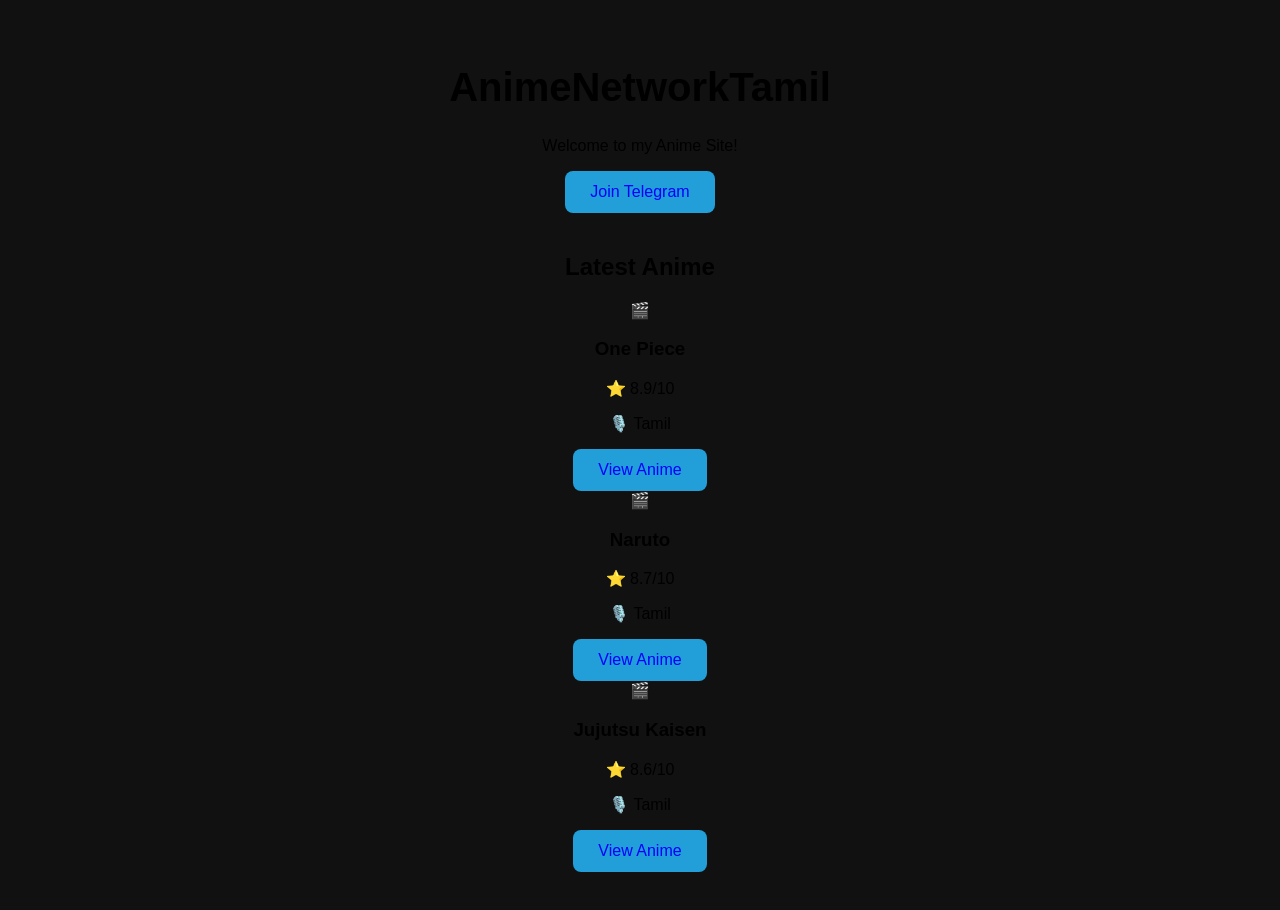
==== index.html @ 033f16f9 "Update index.html" ====
<!DOCTYPE html>
<html>
<script src="script.js"></script>
<head>
    <link rel="stylesheet" href="style.css">
    <title>My First Coding</title>
</head>

<body>

    <h1>AnimeNetworkTamil</h1>

    <p>Welcome to my Anime Site!</p>

    <a href="https://t.me/AnimeNetworkTamil" target="_blank">
    <button>Join Telegram</button>
    </a>
</body>
</html>
<h2>Latest Anime</h2>

<div class="anime-container">

    <div class="anime-card">
        <div class="anime-image">🎬</div>
        <h3>One Piece</h3>
        <p>⭐ 8.9/10</p>
        <p>🎙️ Tamil</p>
        <button>View Anime</button>
    </div>

    <div class="anime-card">
        <div class="anime-image">🎬</div>
        <h3>Naruto</h3>
        <p>⭐ 8.7/10</p>
        <p>🎙️ Tamil</p>
        <button>View Anime</button>
    </div>

    <div class="anime-card">
        <div class="anime-image">🎬</div>
        <h3>Jujutsu Kaisen</h3>
        <p>⭐ 8.6/10</p>
        <p>🎙️ Tamil</p>
        <button>View Anime</button>
    </div>

</div>
---- style.css ----
body {
    background-color: #111;
    color: black;
    font-family: Arial, sans-serif;
    text-align: center;
    padding: 30px;
}

h1 {
    font-size: 40px;
}

h2 {
    margin-top: 40px;
}

p {
    font-size: 16px;
}

button {
    background-color: #229ED9;
    color: blue;
    border: none;
    padding: 12px 25px;
    border-radius: 8px;
    font-size: 16px;
    cursor: pointer;
}
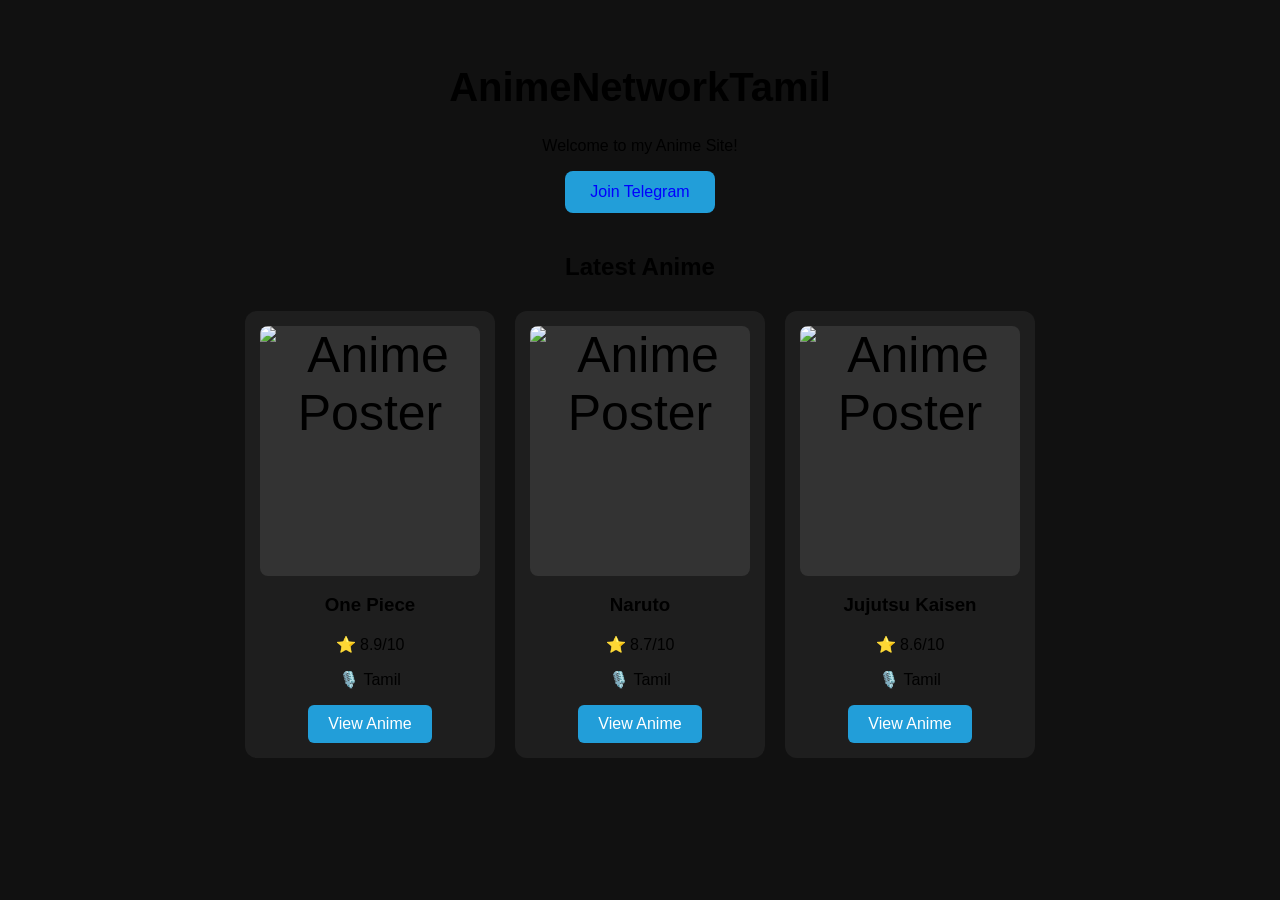
==== commit 69f98f96: "Update index.html" ====
--- a/index.html
+++ b/index.html
@@ -22,7 +22,10 @@
 <div class="anime-container">
 
     <div class="anime-card">
-        <div class="anime-image">🎬</div>
+        <img
+    class="anime-image"
+    src="https://image.tmdb.org/t/p/original/uiIB9ctqZFbfRXXimtpmZb5dusi.jpg"
+    alt="Anime Poster">
         <h3>One Piece</h3>
         <p>⭐ 8.9/10</p>
         <p>🎙️ Tamil</p>
@@ -30,7 +33,10 @@
     </div>
 
     <div class="anime-card">
-        <div class="anime-image">🎬</div>
+        <img
+    class="anime-image"
+    src="https://image.tmdb.org/t/p/original/xppeysfvDKVx775MFuH8Z9BlpMk.jpg"
+    alt="Anime Poster">
         <h3>Naruto</h3>
         <p>⭐ 8.7/10</p>
         <p>🎙️ Tamil</p>
@@ -38,7 +44,10 @@
     </div>
 
     <div class="anime-card">
-        <div class="anime-image">🎬</div>
+        <img
+    class="anime-image"
+    src="https://image.tmdb.org/t/p/original/6qQzMJG27XOJsyAEEIisoJB45j2.jpg"
+    alt="Anime Poster">
         <h3>Jujutsu Kaisen</h3>
         <p>⭐ 8.6/10</p>
         <p>🎙️ Tamil</p>
--- a/style.css
+++ b/style.css
@@ -27,3 +27,36 @@
     font-size: 16px;
     cursor: pointer;
 }
+.anime-container {
+    display: flex;
+    justify-content: center;
+    gap: 20px;
+    flex-wrap: wrap;
+    margin-top: 30px;
+}
+
+.anime-card {
+    background-color: #1e1e1e;
+    width: 220px;
+    padding: 15px;
+    border-radius: 12px;
+    text-align: center;
+}
+
+.anime-image {
+    height: 250px;
+    background-color: #333;
+    border-radius: 8px;
+    display: flex;
+    align-items: center;
+    justify-content: center;
+    font-size: 50px;
+}
+
+.anime-card button {
+    background-color: #229ED9;
+    color: white;
+    border: none;
+    padding: 10px 20px;
+    border-radius: 6px;
+}
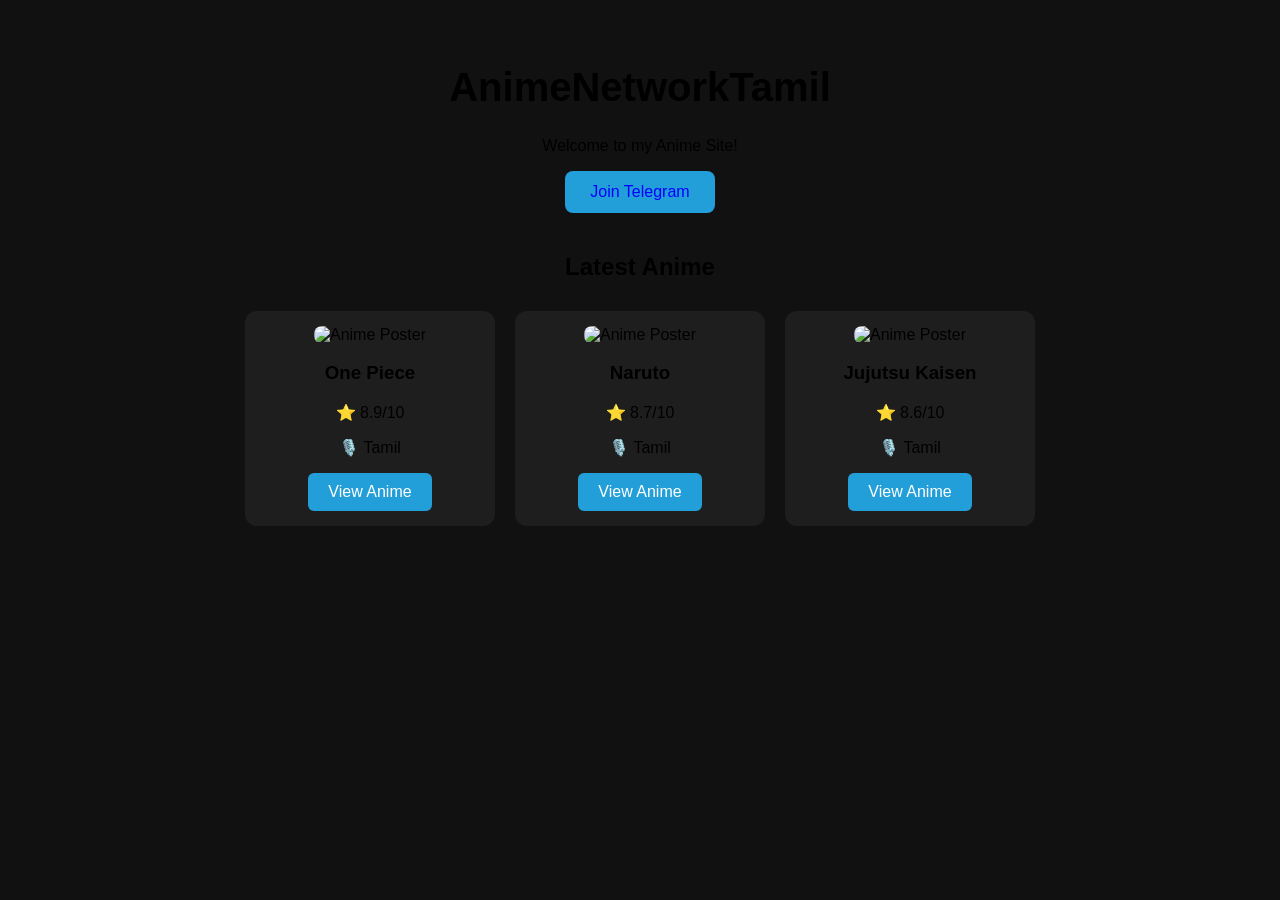
==== commit e2e188cc: "Update index.html" ====
--- a/index.html
+++ b/index.html
@@ -29,7 +29,9 @@
         <h3>One Piece</h3>
         <p>⭐ 8.9/10</p>
         <p>🎙️ Tamil</p>
-        <button>View Anime</button>
+        <a href="anime.html">
+    <button>View Anime</button>
+        </a>
     </div>
 
     <div class="anime-card">
--- a/style.css
+++ b/style.css
@@ -18,6 +18,17 @@
     font-size: 16px;
 }
 
+.anime-details {
+    max-width: 600px;
+    margin: 40px auto;
+    padding: 25px;
+    background-color: #1e1e1e;
+    border-radius: 15px;
+}
+
+.anime-details p {
+    margin: 15px 0;
+}
 button {
     background-color: #229ED9;
     color: blue;
@@ -44,13 +55,10 @@
 }
 
 .anime-image {
-    height: 250px;
-    background-color: #333;
+    width: 100%;
+    height: 300px;
+    object-fit: cover;
     border-radius: 8px;
-    display: flex;
-    align-items: center;
-    justify-content: center;
-    font-size: 50px;
 }
 
 .anime-card button {
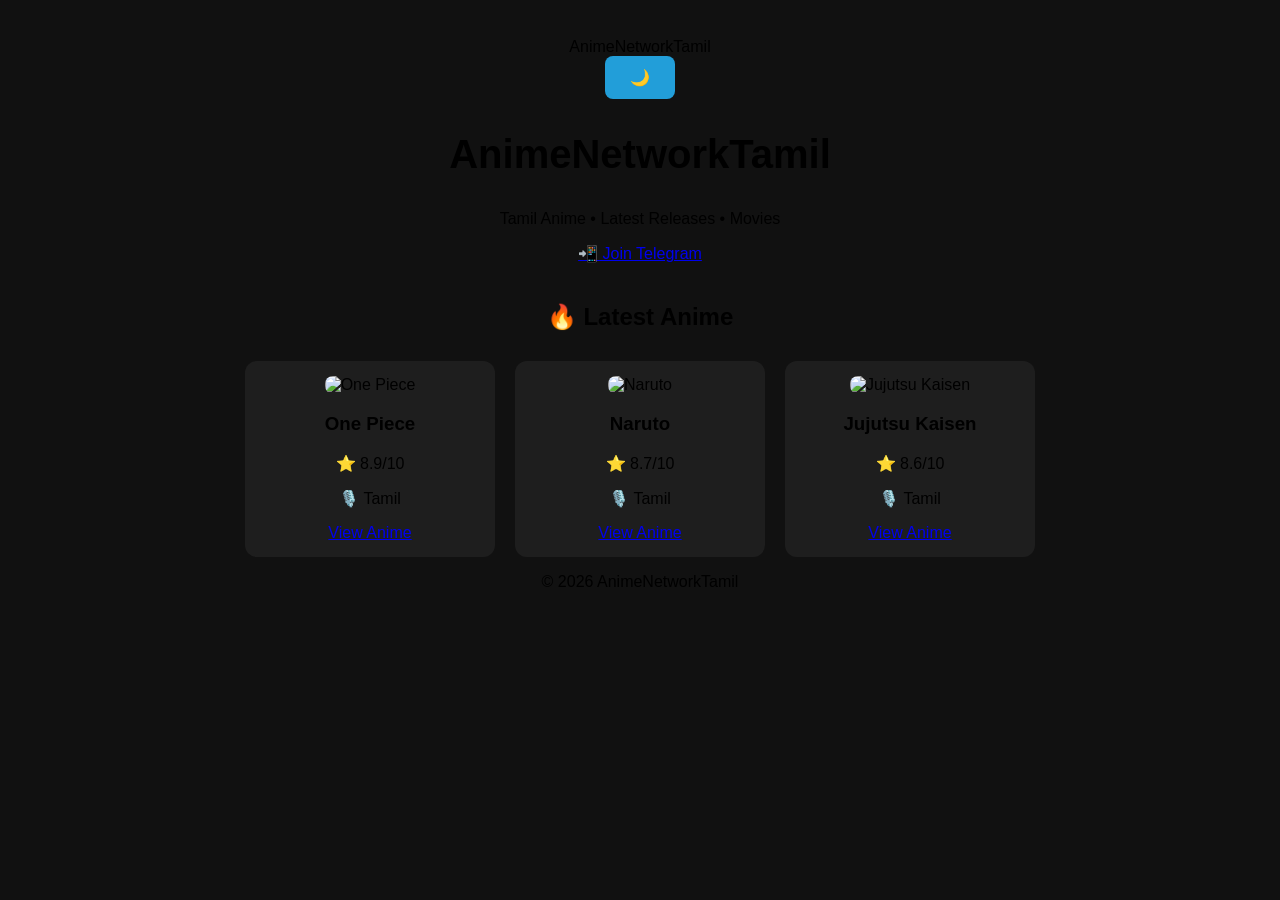
==== commit 345439a5: "Update index.html" ====
--- a/index.html
+++ b/index.html
@@ -1,59 +1,168 @@
 <!DOCTYPE html>
-<html>
-<script src="script.js"></script>
+<html lang="en">
 <head>
+    <meta charset="UTF-8">
+    <meta name="viewport" content="width=device-width, initial-scale=1.0">
+
+    <title>AnimeNetworkTamil</title>
+
     <link rel="stylesheet" href="style.css">
-    <title>My First Coding</title>
 </head>
 
 <body>
 
-    <h1>AnimeNetworkTamil</h1>
+    <header class="site-header">
 
-    <p>Welcome to my Anime Site!</p>
+        <div class="logo">
+            AnimeNetworkTamil
+        </div>
 
-    <a href="https://t.me/AnimeNetworkTamil" target="_blank">
-    <button>Join Telegram</button>
-    </a>
+        <button id="themeToggle" class="theme-button">
+            🌙
+        </button>
+
+    </header>
+
+
+    <main>
+
+        <section class="hero">
+
+            <h1>AnimeNetworkTamil</h1>
+
+            <p>
+                Tamil Anime • Latest Releases • Movies
+            </p>
+
+            <a
+                href="https://t.me/AnimeNetworkTamil"
+                target="_blank"
+                rel="noopener noreferrer"
+                class="telegram-button"
+            >
+                📲 Join Telegram
+            </a>
+
+        </section>
+
+
+        <section class="anime-section">
+
+            <div class="section-title">
+                <h2>🔥 Latest Anime</h2>
+            </div>
+
+
+            <div class="anime-container">
+
+
+                <!-- One Piece -->
+
+                <article class="anime-card">
+
+                    <img
+                        class="anime-image"
+                        src="https://image.tmdb.org/t/p/original/uiIB9ctqZFbfRXXimtpmZb5dusi.jpg"
+                        alt="One Piece"
+                    >
+
+                    <div class="anime-info">
+
+                        <h3>One Piece</h3>
+
+                        <p>⭐ 8.9/10</p>
+
+                        <p>🎙️ Tamil</p>
+
+                        <a
+                            href="anime.html?anime=one-piece"
+                            class="view-button"
+                        >
+                            View Anime
+                        </a>
+
+                    </div>
+
+                </article>
+
+
+                <!-- Naruto -->
+
+                <article class="anime-card">
+
+                    <img
+                        class="anime-image"
+                        src="https://image.tmdb.org/t/p/original/xppeysfvDKVx775MFuH8Z9BlpMk.jpg"
+                        alt="Naruto"
+                    >
+
+                    <div class="anime-info">
+
+                        <h3>Naruto</h3>
+
+                        <p>⭐ 8.7/10</p>
+
+                        <p>🎙️ Tamil</p>
+
+                        <a
+                            href="anime.html?anime=naruto"
+                            class="view-button"
+                        >
+                            View Anime
+                        </a>
+
+                    </div>
+
+                </article>
+
+
+                <!-- Jujutsu Kaisen -->
+
+                <article class="anime-card">
+
+                    <img
+                        class="anime-image"
+                        src="https://image.tmdb.org/t/p/original/6qQzMJG27XOJsyAEEIisoJB45j2.jpg"
+                        alt="Jujutsu Kaisen"
+                    >
+
+                    <div class="anime-info">
+
+                        <h3>Jujutsu Kaisen</h3>
+
+                        <p>⭐ 8.6/10</p>
+
+                        <p>🎙️ Tamil</p>
+
+                        <a
+                            href="anime.html?anime=jujutsu-kaisen"
+                            class="view-button"
+                        >
+                            View Anime
+                        </a>
+
+                    </div>
+
+                </article>
+
+
+            </div>
+
+        </section>
+
+    </main>
+
+
+    <footer>
+
+        <p>
+            © 2026 AnimeNetworkTamil
+        </p>
+
+    </footer>
+
+
+    <script src="script.js"></script>
+
 </body>
 </html>
-<h2>Latest Anime</h2>
-
-<div class="anime-container">
-
-    <div class="anime-card">
-        <img
-    class="anime-image"
-    src="https://image.tmdb.org/t/p/original/uiIB9ctqZFbfRXXimtpmZb5dusi.jpg"
-    alt="Anime Poster">
-        <h3>One Piece</h3>
-        <p>⭐ 8.9/10</p>
-        <p>🎙️ Tamil</p>
-        <a href="anime.html">
-    <button>View Anime</button>
-        </a>
-    </div>
-
-    <div class="anime-card">
-        <img
-    class="anime-image"
-    src="https://image.tmdb.org/t/p/original/xppeysfvDKVx775MFuH8Z9BlpMk.jpg"
-    alt="Anime Poster">
-        <h3>Naruto</h3>
-        <p>⭐ 8.7/10</p>
-        <p>🎙️ Tamil</p>
-        <button>View Anime</button>
-    </div>
-
-    <div class="anime-card">
-        <img
-    class="anime-image"
-    src="https://image.tmdb.org/t/p/original/6qQzMJG27XOJsyAEEIisoJB45j2.jpg"
-    alt="Anime Poster">
-        <h3>Jujutsu Kaisen</h3>
-        <p>⭐ 8.6/10</p>
-        <p>🎙️ Tamil</p>
-        <button>View Anime</button>
-    </div>
-
-</div>
--- a/style.css
+++ b/style.css
@@ -68,3 +68,34 @@
     padding: 10px 20px;
     border-radius: 6px;
 }
+@media (max-width: 600px) {
+
+    body {
+        padding: 15px;
+    }
+
+    h1 {
+        font-size: 30px;
+    }
+
+    .anime-container {
+        gap: 15px;
+    }
+
+    .anime-card {
+        width: 160px;
+    }
+
+    .anime-image {
+        height: 230px;
+    }
+
+    .anime-card h3 {
+        font-size: 16px;
+    }
+
+    .anime-card p {
+        font-size: 14px;
+    }
+
+}
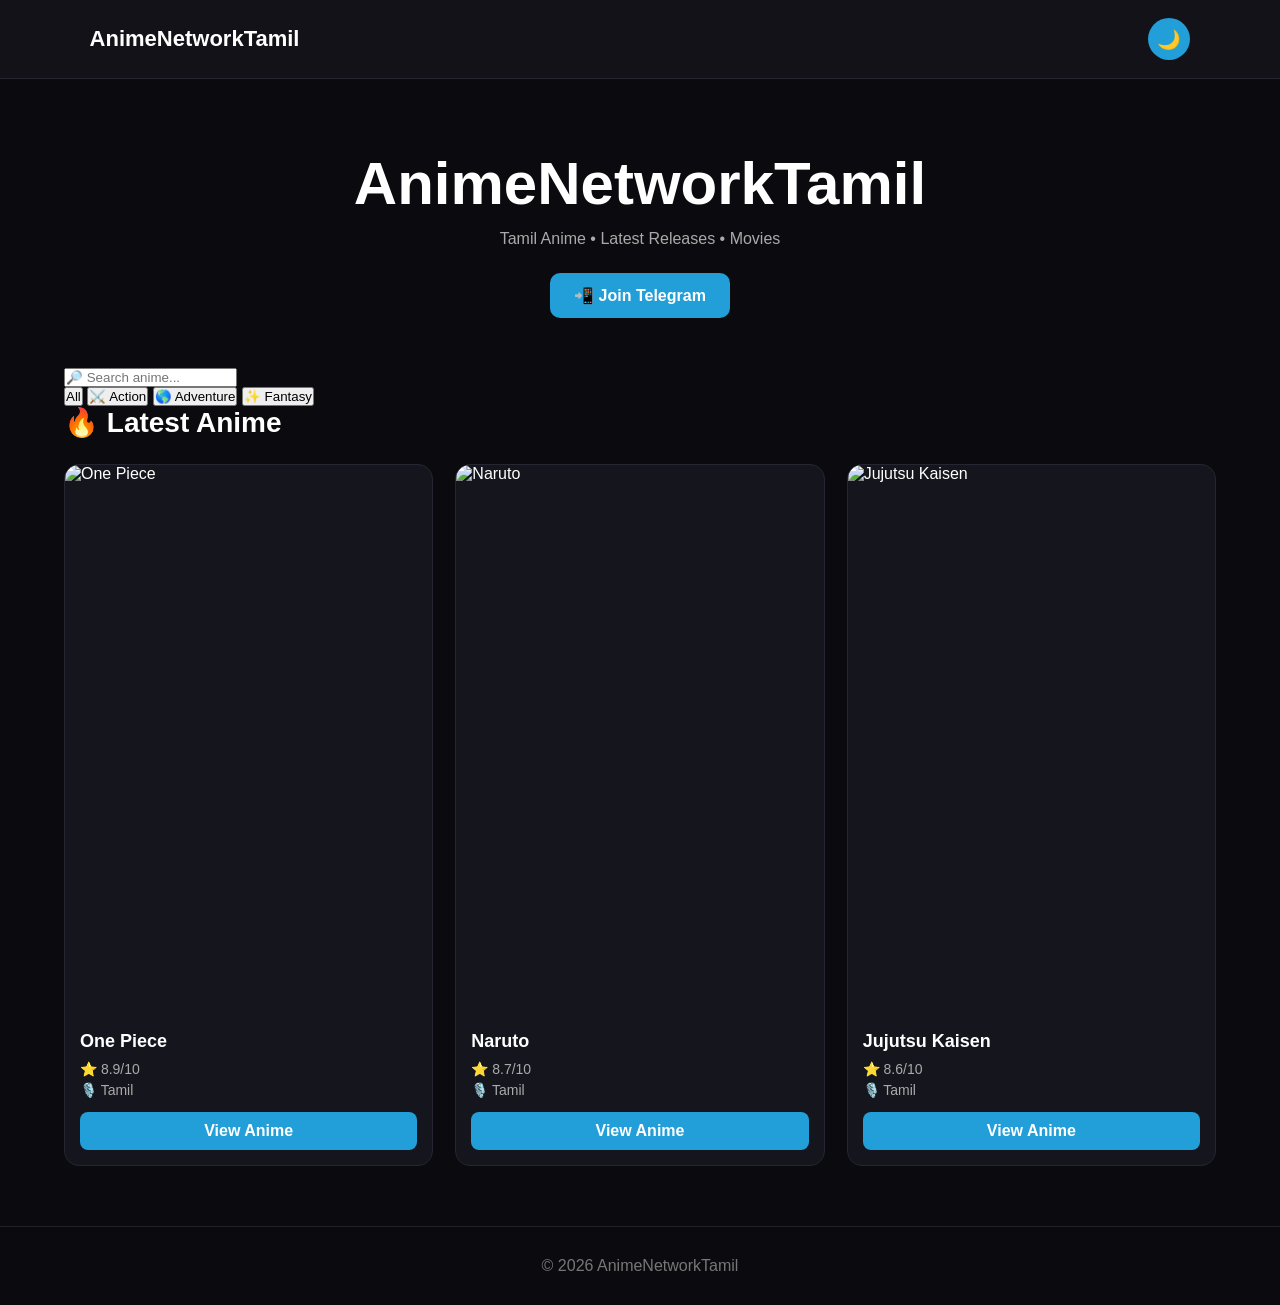
==== commit 8941fd9e: "Update index.html" ====
--- a/index.html
+++ b/index.html
@@ -47,6 +47,36 @@
 
 
         <section class="anime-section">
+            <div class="anime-tools">
+
+    <input
+        type="search"
+        id="animeSearch"
+        placeholder="🔎 Search anime..."
+        autocomplete="off"
+    >
+
+    <div class="genre-buttons">
+
+        <button class="genre-btn active" data-genre="all">
+            All
+        </button>
+
+        <button class="genre-btn" data-genre="action">
+            ⚔️ Action
+        </button>
+
+        <button class="genre-btn" data-genre="adventure">
+            🌎 Adventure
+        </button>
+
+        <button class="genre-btn" data-genre="fantasy">
+            ✨ Fantasy
+        </button>
+
+    </div>
+
+            </div>
 
             <div class="section-title">
                 <h2>🔥 Latest Anime</h2>
--- a/style.css
+++ b/style.css
@@ -1,101 +1,517 @@
+/* ========================================
+   GLOBAL
+======================================== */
+
+* {
+    box-sizing: border-box;
+    margin: 0;
+    padding: 0;
+}
+
 body {
-    background-color: #111;
-    color: black;
-    font-family: Arial, sans-serif;
+
+    background: #0b0b0f;
+
+    color: #ffffff;
+
+    font-family:
+        Arial,
+        Helvetica,
+        sans-serif;
+
+    min-height: 100vh;
+
+    transition:
+        background 0.3s ease,
+        color 0.3s ease;
+}
+
+
+/* ========================================
+   HEADER
+======================================== */
+
+.site-header {
+
+    display: flex;
+
+    justify-content: space-between;
+
+    align-items: center;
+
+    padding: 18px 7%;
+
+    background: #121218;
+
+    border-bottom:
+        1px solid #252530;
+
+    position: sticky;
+
+    top: 0;
+
+    z-index: 100;
+}
+
+
+.logo {
+
+    font-size: 22px;
+
+    font-weight: bold;
+}
+
+
+.theme-button {
+
+    width: 42px;
+
+    height: 42px;
+
+    border: none;
+
+    border-radius: 50%;
+
+    background: #229ed9;
+
+    cursor: pointer;
+
+    font-size: 19px;
+
+    color: white;
+}
+
+
+/* ========================================
+   HERO
+======================================== */
+
+.hero {
+
     text-align: center;
+
+    padding: 70px 20px 50px;
+
+}
+
+
+.hero h1 {
+
+    font-size: clamp(
+        32px,
+        7vw,
+        60px
+    );
+
+    margin-bottom: 12px;
+}
+
+
+.hero p {
+
+    color: #aaa;
+
+    margin-bottom: 25px;
+}
+
+
+.telegram-button {
+
+    display: inline-block;
+
+    padding: 13px 24px;
+
+    background: #229ed9;
+
+    color: white;
+
+    text-decoration: none;
+
+    border-radius: 10px;
+
+    font-weight: bold;
+
+    transition: 0.2s;
+}
+
+
+.telegram-button:hover {
+
+    transform: translateY(-2px);
+
+    opacity: 0.9;
+}
+
+
+/* ========================================
+   ANIME SECTION
+======================================== */
+
+.anime-section {
+
+    width: 90%;
+
+    max-width: 1200px;
+
+    margin: auto;
+
+    padding-bottom: 60px;
+}
+
+
+.section-title {
+
+    margin-bottom: 25px;
+}
+
+
+.section-title h2 {
+
+    font-size: 28px;
+}
+
+
+/* ========================================
+   ANIME GRID
+======================================== */
+
+.anime-container {
+
+    display: grid;
+
+    grid-template-columns:
+        repeat(
+            auto-fit,
+            minmax(180px, 1fr)
+        );
+
+    gap: 22px;
+}
+
+
+/* ========================================
+   ANIME CARD
+======================================== */
+
+.anime-card {
+
+    background: #15151d;
+
+    border:
+        1px solid #262632;
+
+    border-radius: 15px;
+
+    overflow: hidden;
+
+    transition:
+        transform 0.25s ease,
+        box-shadow 0.25s ease;
+
+}
+
+
+.anime-card:hover {
+
+    transform:
+        translateY(-7px);
+
+    box-shadow:
+        0 12px 35px
+        rgba(0, 0, 0, 0.4);
+}
+
+
+.anime-image {
+
+    width: 100%;
+
+    aspect-ratio: 2 / 3;
+
+    object-fit: cover;
+
+    display: block;
+}
+
+
+.anime-info {
+
+    padding: 15px;
+
+    text-align: left;
+}
+
+
+.anime-info h3 {
+
+    margin-bottom: 9px;
+
+    font-size: 18px;
+}
+
+
+.anime-info p {
+
+    color: #aaa;
+
+    font-size: 14px;
+
+    margin: 5px 0;
+}
+
+
+/* ========================================
+   BUTTON
+======================================== */
+
+.view-button {
+
+    display: block;
+
+    margin-top: 14px;
+
+    text-align: center;
+
+    background: #229ed9;
+
+    color: white;
+
+    padding: 10px;
+
+    border-radius: 8px;
+
+    text-decoration: none;
+
+    font-weight: bold;
+}
+
+
+/* ========================================
+   DETAILS PAGE
+======================================== */
+
+.anime-details {
+
+    width: 90%;
+
+    max-width: 900px;
+
+    margin: 70px auto;
+
     padding: 30px;
-}
-
-h1 {
-    font-size: 40px;
-}
-
-h2 {
-    margin-top: 40px;
-}
-
-p {
+
+    display: flex;
+
+    gap: 35px;
+
+    background: #15151d;
+
+    border-radius: 18px;
+
+    border:
+        1px solid #292934;
+}
+
+
+.details-poster {
+
+    width: 280px;
+
+    height: 420px;
+
+    object-fit: cover;
+
+    border-radius: 12px;
+}
+
+
+.details-content {
+
+    flex: 1;
+
+    padding-top: 20px;
+}
+
+
+.details-content h1 {
+
+    font-size: 38px;
+
+    margin-bottom: 20px;
+}
+
+
+.details-content p {
+
+    color: #bbb;
+
+    line-height: 1.7;
+
+    margin-bottom: 14px;
+}
+
+
+.watch-button {
+
+    margin-top: 20px;
+
+    border: none;
+
+    background: #229ed9;
+
+    color: white;
+
+    padding: 13px 25px;
+
+    border-radius: 9px;
+
     font-size: 16px;
-}
-
-.anime-details {
-    max-width: 600px;
-    margin: 40px auto;
-    padding: 25px;
-    background-color: #1e1e1e;
-    border-radius: 15px;
-}
-
-.anime-details p {
-    margin: 15px 0;
-}
-button {
-    background-color: #229ED9;
-    color: blue;
-    border: none;
-    padding: 12px 25px;
-    border-radius: 8px;
-    font-size: 16px;
+
     cursor: pointer;
 }
-.anime-container {
-    display: flex;
-    justify-content: center;
-    gap: 20px;
-    flex-wrap: wrap;
-    margin-top: 30px;
-}
-
-.anime-card {
-    background-color: #1e1e1e;
-    width: 220px;
-    padding: 15px;
-    border-radius: 12px;
+
+
+.back-button {
+
+    color: #229ed9;
+
+    text-decoration: none;
+
+    font-weight: bold;
+}
+
+
+/* ========================================
+   FOOTER
+======================================== */
+
+footer {
+
     text-align: center;
-}
-
-.anime-image {
-    width: 100%;
-    height: 300px;
-    object-fit: cover;
-    border-radius: 8px;
-}
-
-.anime-card button {
-    background-color: #229ED9;
-    color: white;
-    border: none;
-    padding: 10px 20px;
-    border-radius: 6px;
-}
-@media (max-width: 600px) {
-
-    body {
-        padding: 15px;
-    }
-
-    h1 {
-        font-size: 30px;
-    }
+
+    padding: 30px;
+
+    color: #777;
+
+    border-top:
+        1px solid #222;
+}
+
+
+/* ========================================
+   LIGHT MODE
+======================================== */
+
+body.light-mode {
+
+    background: #f4f5f7;
+
+    color: #111;
+}
+
+
+body.light-mode .site-header {
+
+    background: white;
+
+    border-color: #ddd;
+}
+
+
+body.light-mode .anime-card,
+body.light-mode .anime-details {
+
+    background: white;
+
+    border-color: #ddd;
+}
+
+
+body.light-mode .anime-info p,
+body.light-mode .details-content p {
+
+    color: #555;
+}
+
+
+body.light-mode .hero p {
+
+    color: #555;
+}
+
+
+/* ========================================
+   MOBILE
+======================================== */
+
+@media (max-width: 650px) {
+
+    .site-header {
+
+        padding: 15px 5%;
+    }
+
 
     .anime-container {
-        gap: 15px;
-    }
-
-    .anime-card {
-        width: 160px;
-    }
-
-    .anime-image {
-        height: 230px;
-    }
-
-    .anime-card h3 {
-        font-size: 16px;
-    }
-
-    .anime-card p {
-        font-size: 14px;
-    }
-
-}
+
+        grid-template-columns:
+            repeat(2, 1fr);
+
+        gap: 12px;
+    }
+
+
+    .anime-info {
+
+        padding: 11px;
+    }
+
+
+    .anime-info h3 {
+
+        font-size: 15px;
+    }
+
+
+    .anime-info p {
+
+        font-size: 12px;
+    }
+
+
+    .view-button {
+
+        font-size: 13px;
+
+        padding: 9px;
+    }
+
+
+    .anime-details {
+
+        flex-direction: column;
+
+        align-items: center;
+
+        text-align: center;
+
+        padding: 20px;
+
+        margin-top: 30px;
+    }
+
+
+    .details-poster {
+
+        width: 200px;
+
+        height: 300px;
+    }
+
+
+    .details-content h1 {
+
+        font-size: 28px;
+    }
+
+}
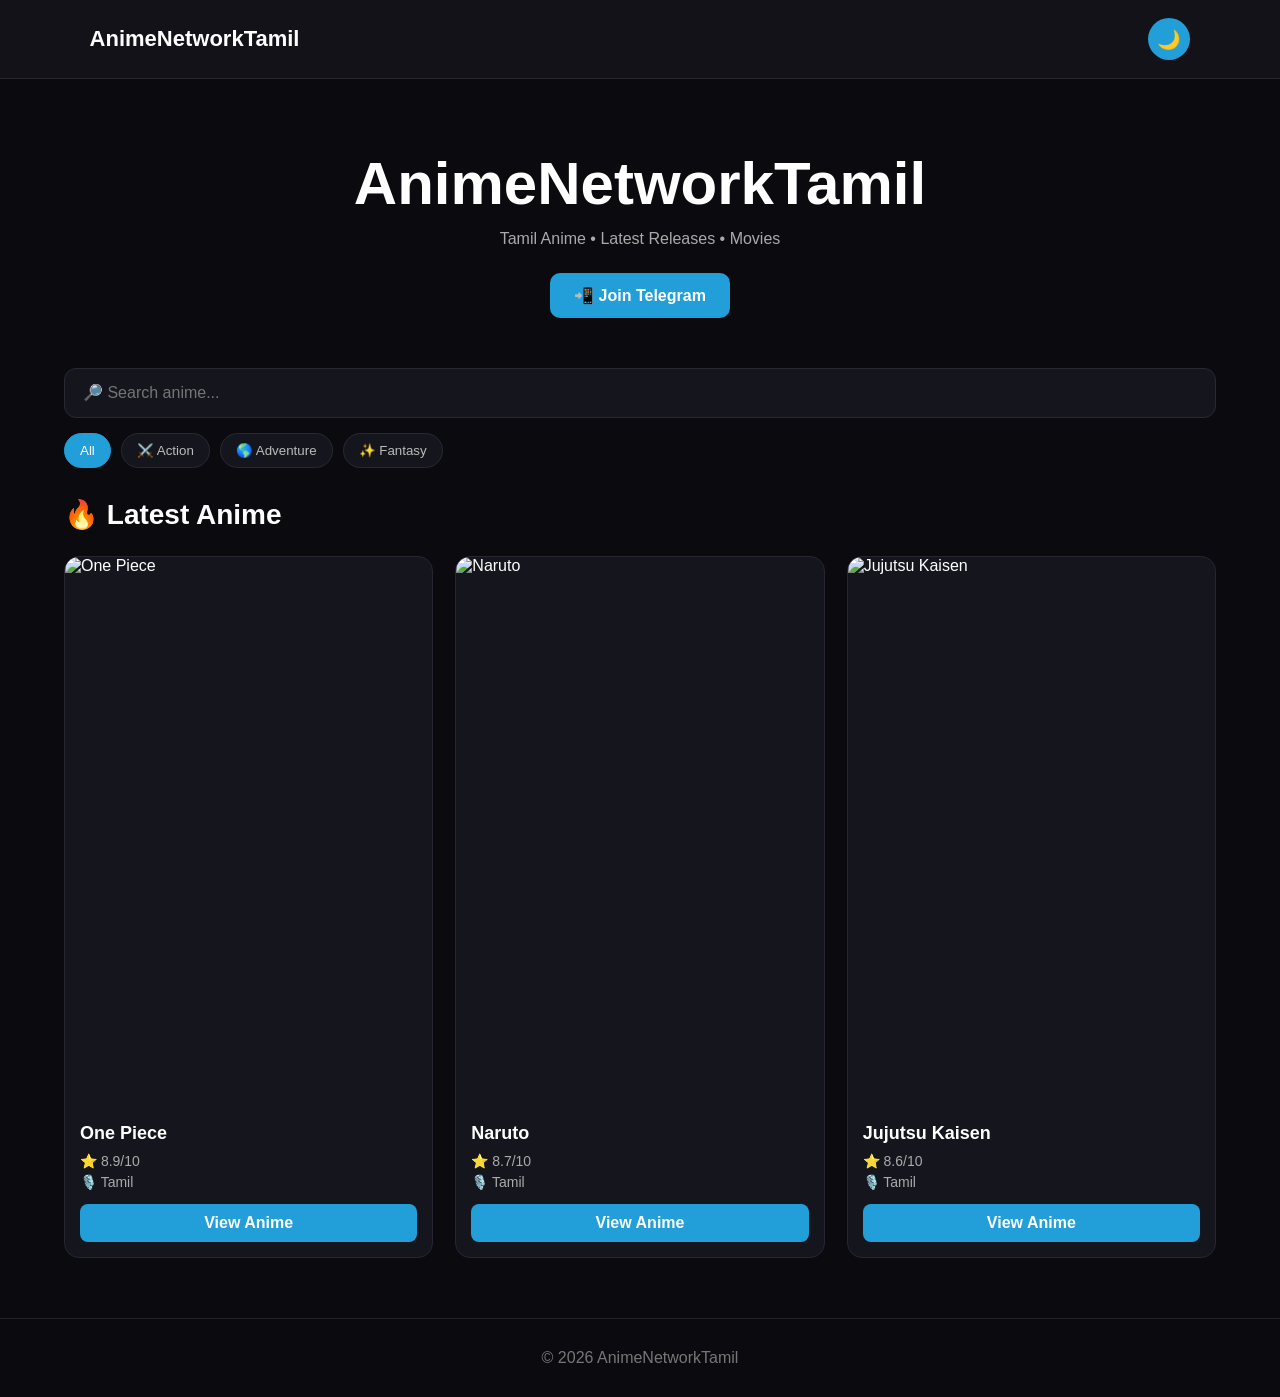
==== commit df9bf2c6: "Update index.html" ====
--- a/index.html
+++ b/index.html
@@ -88,7 +88,11 @@
 
                 <!-- One Piece -->
 
-                <article class="anime-card">
+                <article
+    class="anime-card"
+    data-title="one piece"
+    data-genres="action adventure"
+>
 
                     <img
                         class="anime-image"
@@ -118,7 +122,11 @@
 
                 <!-- Naruto -->
 
-                <article class="anime-card">
+                <article
+    class="anime-card"
+    data-title="naruto"
+    data-genres="action adventure"
+>
 
                     <img
                         class="anime-image"
@@ -148,7 +156,11 @@
 
                 <!-- Jujutsu Kaisen -->
 
-                <article class="anime-card">
+                <article
+    class="anime-card"
+    data-title="Jujutsu Kaisen"
+    data-genres="action adventure"
+>
 
                     <img
                         class="anime-image"
@@ -165,7 +177,7 @@
                         <p>🎙️ Tamil</p>
 
                         <a
-                            href="anime.html?anime=jujutsu-kaisen"
+                            href="https://t.me/+LOcNv1Sdb6hhYWI1"
                             class="view-button"
                         >
                             View Anime
--- a/style.css
+++ b/style.css
@@ -438,8 +438,134 @@
 
     color: #555;
 }
-
-
+/* ========================================
+   SEARCH & FILTERS
+======================================== */
+
+.anime-tools {
+    margin-bottom: 30px;
+}
+
+#animeSearch {
+    width: 100%;
+    padding: 15px 18px;
+    border: 1px solid #292934;
+    border-radius: 12px;
+    background: #15151d;
+    color: white;
+    font-size: 16px;
+    outline: none;
+    margin-bottom: 15px;
+}
+
+#animeSearch:focus {
+    border-color: #229ed9;
+}
+
+.genre-buttons {
+    display: flex;
+    gap: 10px;
+    flex-wrap: wrap;
+}
+
+.genre-btn {
+    border: 1px solid #292934;
+    background: #15151d;
+    color: #bbb;
+    padding: 9px 15px;
+    border-radius: 20px;
+    cursor: pointer;
+}
+
+.genre-btn.active,
+.genre-btn:hover {
+    background: #229ed9;
+    color: white;
+    border-color: #229ed9;
+}
+
+.no-results {
+    display: none;
+    text-align: center;
+    padding: 40px 10px;
+    color: #999;
+    font-size: 17px;
+}
+
+/* ========================================
+   EPISODES
+======================================== */
+
+#episodesSection {
+    width: 90%;
+    max-width: 900px;
+    margin: 30px auto 70px;
+}
+
+#episodesSection h2 {
+    margin-bottom: 18px;
+}
+
+#episodeList {
+    display: flex;
+    flex-direction: column;
+    gap: 10px;
+}
+
+.episode-item {
+    display: flex;
+    justify-content: space-between;
+    align-items: center;
+    gap: 15px;
+
+    padding: 15px 18px;
+
+    background: #15151d;
+
+    border: 1px solid #292934;
+
+    border-radius: 12px;
+}
+
+.episode-info {
+    display: flex;
+    flex-direction: column;
+    gap: 5px;
+}
+
+.episode-info span {
+    color: #229ed9;
+    font-weight: bold;
+}
+
+.episode-info strong {
+    color: #aaa;
+    font-size: 14px;
+}
+
+.episode-watch {
+    background: #229ed9;
+    color: white;
+
+    padding: 9px 15px;
+
+    border-radius: 8px;
+
+    text-decoration: none;
+
+    font-weight: bold;
+
+    white-space: nowrap;
+}
+
+body.light-mode .episode-item {
+    background: white;
+    border-color: #ddd;
+}
+
+body.light-mode .episode-info strong {
+    color: #555;
+}
 /* ========================================
    MOBILE
 ======================================== */
